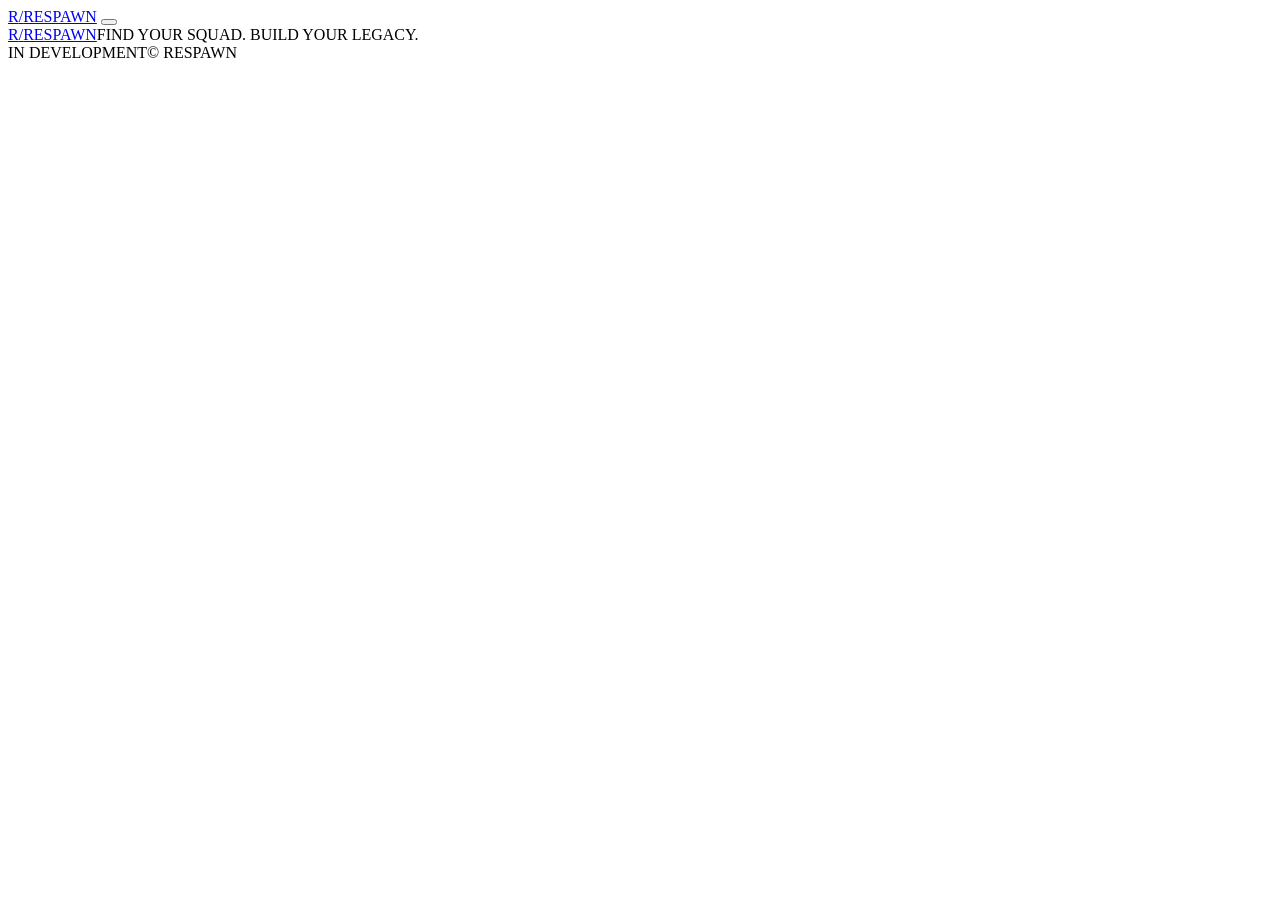
==== index.html @ 8e1209e0 "Add files via upload" ====
<!doctype html>
<html lang="en">
<head>
<meta charset="utf-8"><meta name="viewport" content="width=device-width,initial-scale=1"><meta name="theme-color" content="#09090d">
<meta name="description" content="RESPAWN — Find Your Squad. Build Your Legacy.">
<title>RESPAWN — Find Your Squad. Build Your Legacy.</title>
<link rel="preconnect" href="https://fonts.googleapis.com"><link rel="preconnect" href="https://fonts.gstatic.com" crossorigin>
<link href="https://fonts.googleapis.com/css2?family=Barlow+Condensed:wght@500;600;700;800;900&family=DM+Sans:wght@400;500;600;700&display=swap" rel="stylesheet">
<link rel="stylesheet" href="assets/css/styles.css"><script defer src="assets/js/main.js"></script>
</head>
<body data-page="home">
<div class="scroll-progress"></div>
<header class="site-header"><a class="brand" href="index.html"><span class="brand-mark">R<span>/</span></span><span>RESPAWN</span></a>
<button class="menu-toggle" aria-label="Toggle navigation" aria-expanded="false"><span></span><span></span></button><nav class="main-nav" aria-label="Main navigation"></nav></header>
<main id="app"></main>
<footer class="site-footer"><a class="brand" href="index.html"><span class="brand-mark">R<span>/</span></span><span>RESPAWN</span></a><span class="footer-tagline">FIND YOUR SQUAD. BUILD YOUR LEGACY.</span><div class="footer-right"><span>IN DEVELOPMENT</span><span>© <span class="year"></span> RESPAWN</span></div></footer>
<div class="modal-backdrop" hidden><section class="waitlist-modal" role="dialog" aria-modal="true" aria-labelledby="modal-title"><button class="modal-close" aria-label="Close">×</button><div class="eyebrow">EARLY ACCESS</div><h2 id="modal-title">YOUR NEXT<br><span class="text-gradient">CHAPTER STARTS SOON.</span></h2><p>RESPAWN is still in development. The official registration link will appear here when the waitlist is ready.</p><button class="button button-primary modal-ok">Got it <span>↗</span></button></section></div>
</body></html>
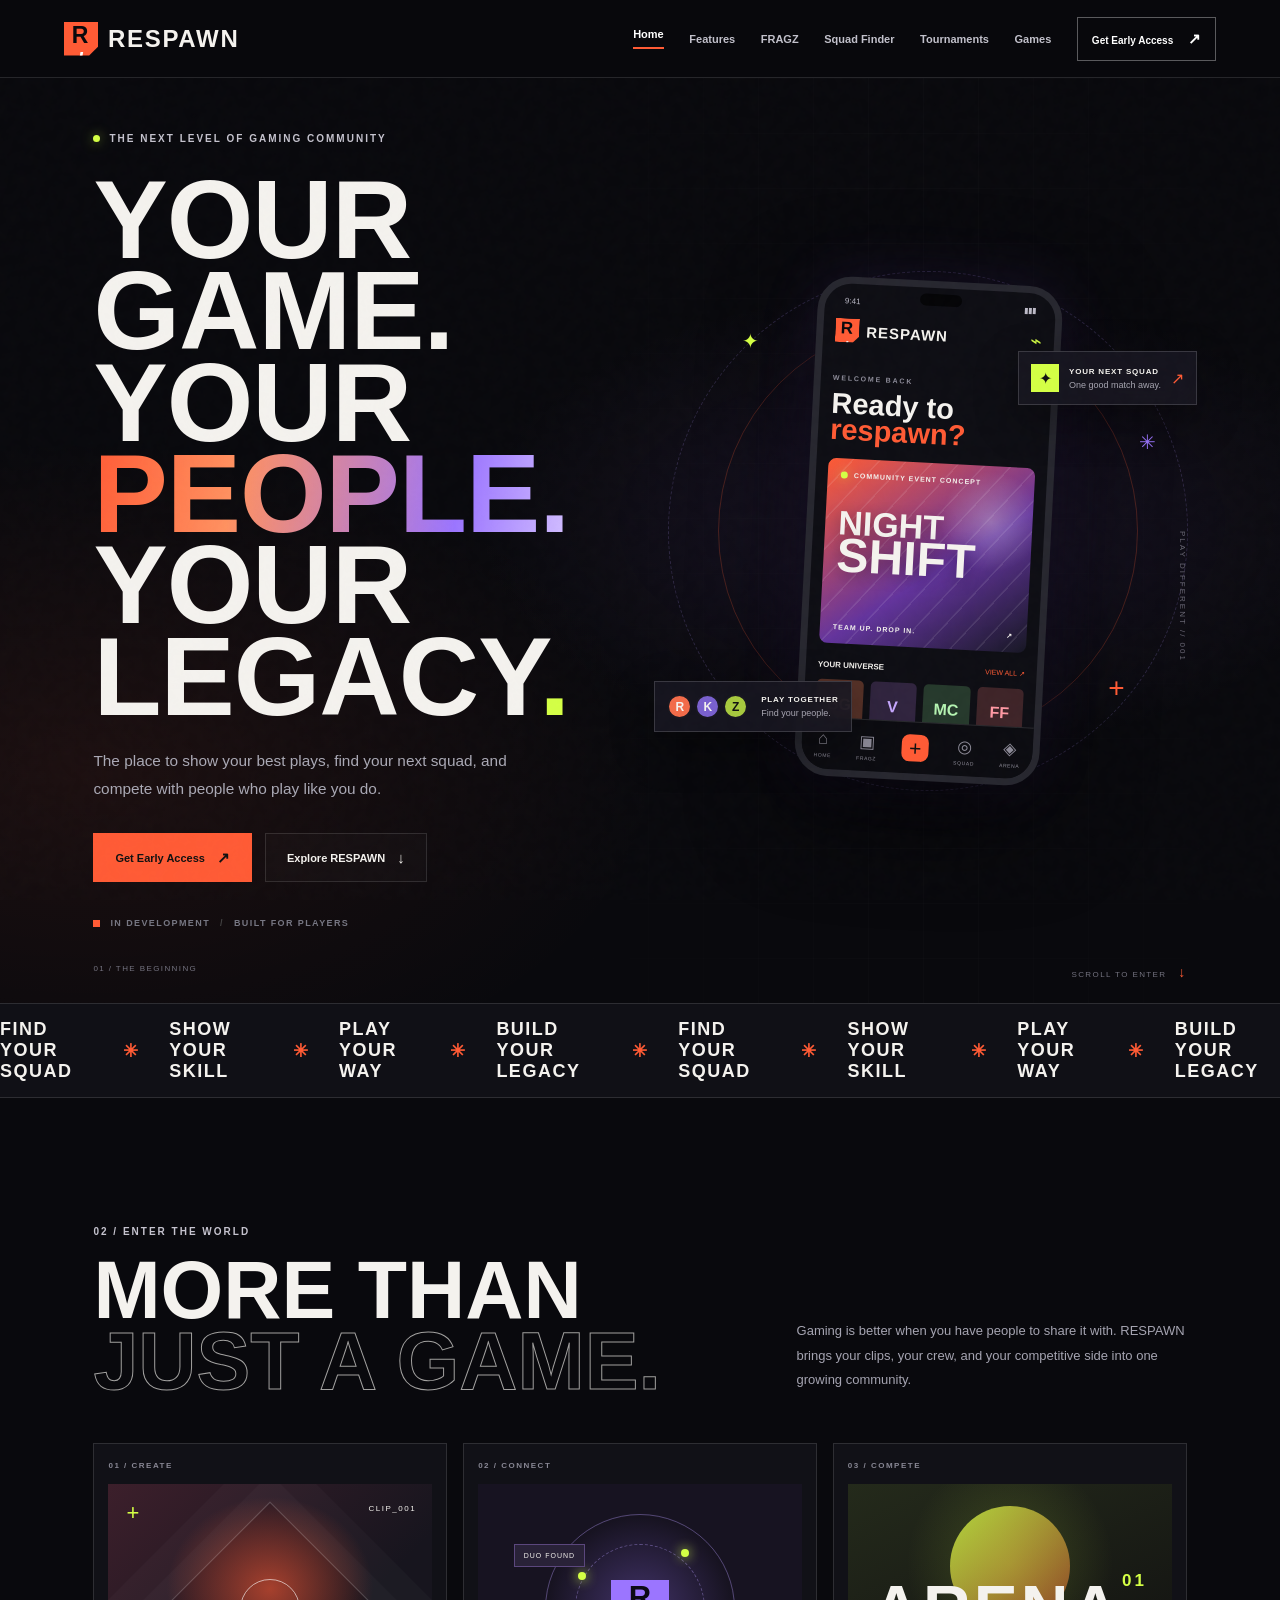
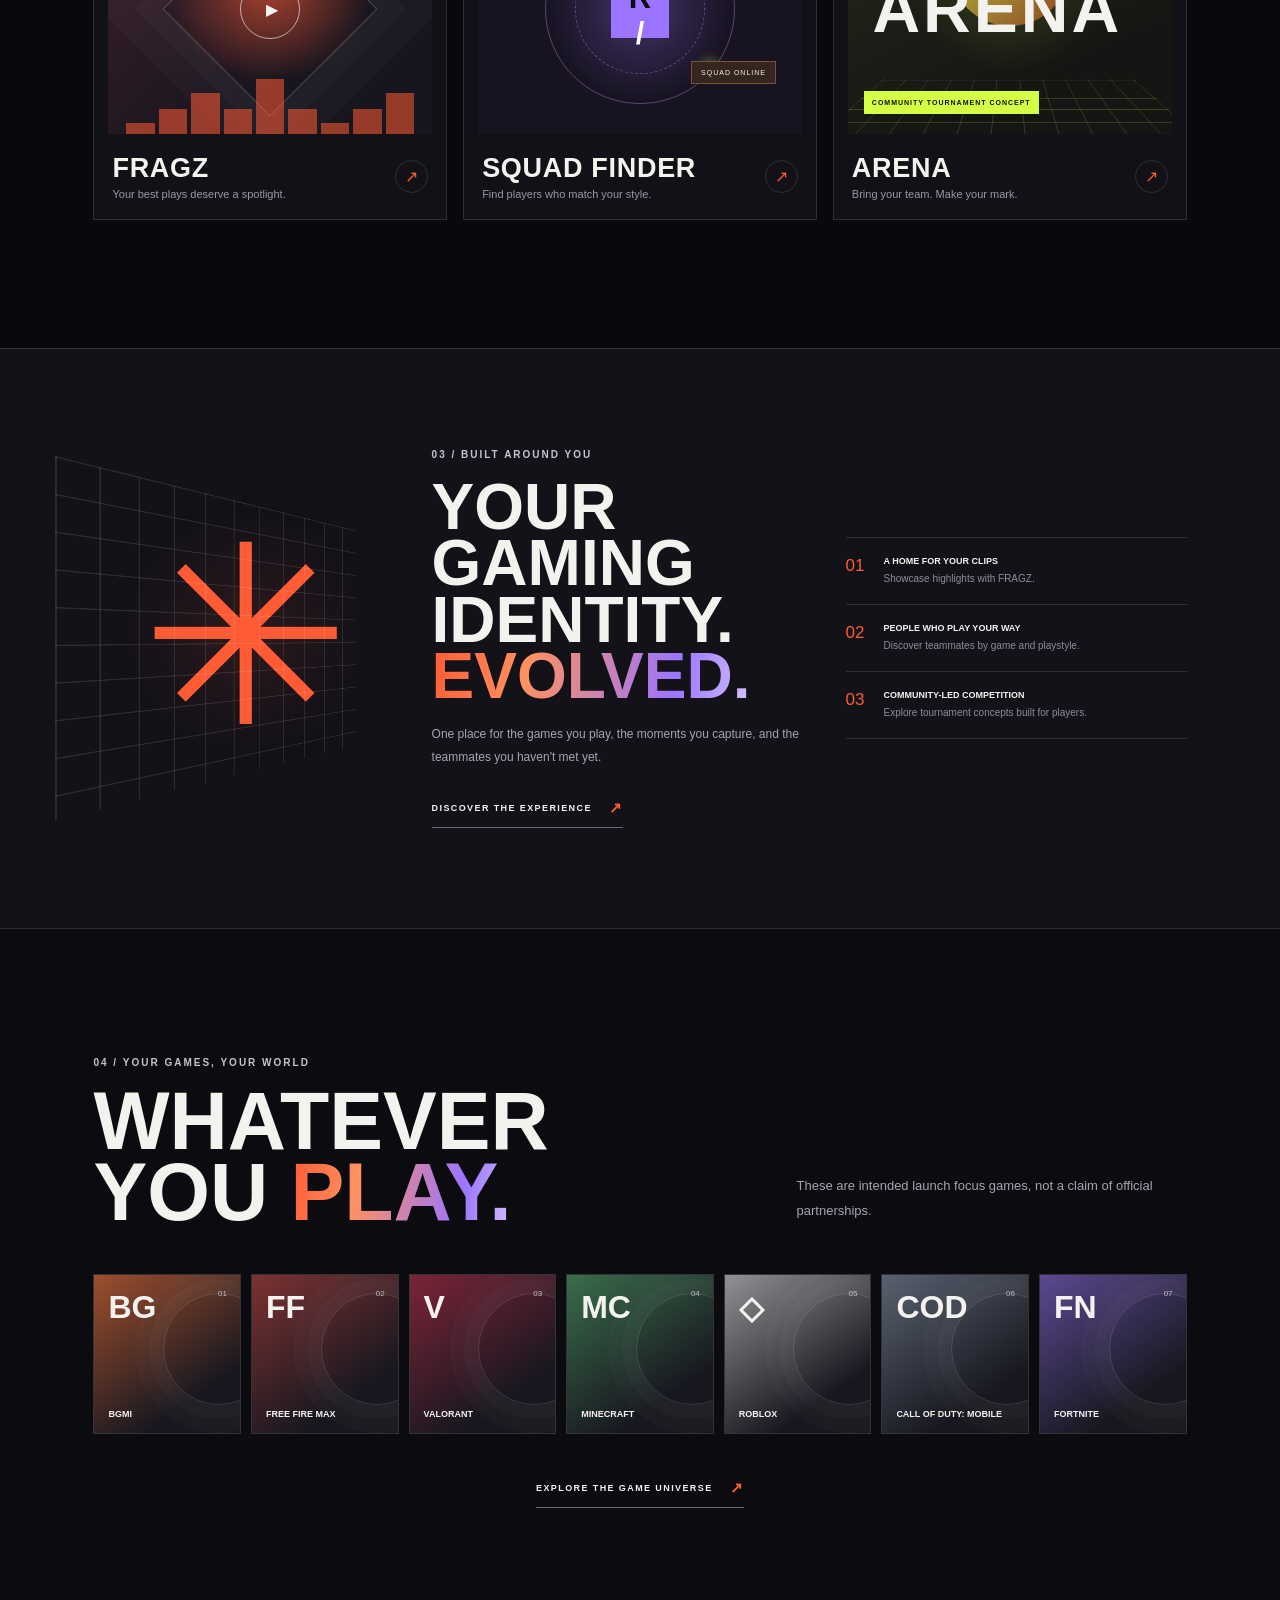
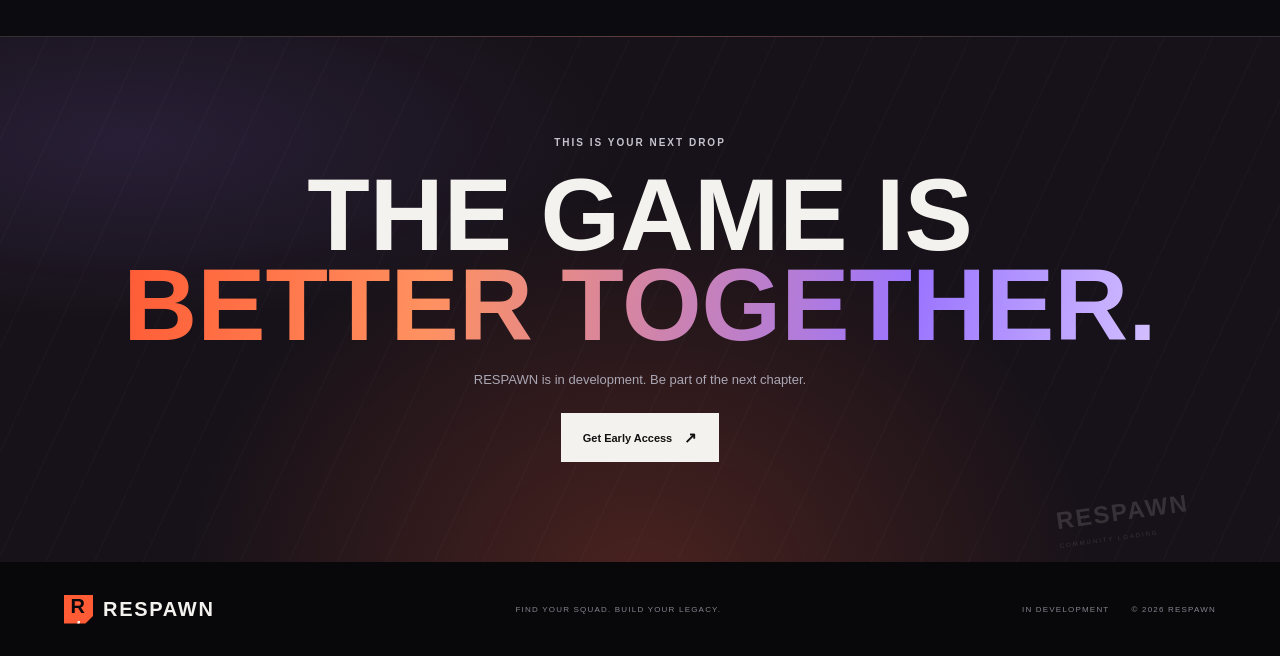
==== commit 7bd7367a: "Add files via upload" ====
--- a/index.html
+++ b/index.html
@@ -6,7 +6,7 @@
 <title>RESPAWN — Find Your Squad. Build Your Legacy.</title>
 <link rel="preconnect" href="https://fonts.googleapis.com"><link rel="preconnect" href="https://fonts.gstatic.com" crossorigin>
 <link href="https://fonts.googleapis.com/css2?family=Barlow+Condensed:wght@500;600;700;800;900&family=DM+Sans:wght@400;500;600;700&display=swap" rel="stylesheet">
-<link rel="stylesheet" href="assets/css/styles.css"><script defer src="assets/js/main.js"></script>
+<link rel="stylesheet" href="styles.css"><script defer src="main.js"></script>
 </head>
 <body data-page="home">
 <div class="scroll-progress"></div>
--- a/styles.css
+++ b/styles.css
@@ -0,0 +1,5 @@
+*{box-sizing:border-box} :root{--bg:#09090d;--panel:#13131a;--white:#f4f2ee;--muted:#9b9ba8;--line:rgba(255,255,255,.12);--orange:#ff5b35;--lime:#d4ff45;--purple:#9b75ff;--head:'Barlow Condensed',Impact,sans-serif;--body:'DM Sans',Arial,sans-serif}html{scroll-behavior:smooth;scroll-padding-top:90px}body{margin:0;background:var(--bg);color:var(--white);font-family:var(--body);overflow-x:hidden}body:before{content:"";position:fixed;inset:0;pointer-events:none;z-index:20;opacity:.035;background-image:url("data:image/svg+xml,%3Csvg xmlns='http://www.w3.org/2000/svg' viewBox='0 0 100 100'%3E%3Cfilter id='n'%3E%3CfeTurbulence type='fractalNoise' baseFrequency='.8' numOctaves='3'/%3E%3C/filter%3E%3Crect width='100%25' height='100%25' filter='url(%23n)' opacity='.5'/%3E%3C/svg%3E")}a{color:inherit;text-decoration:none}button{font:inherit;cursor:pointer}a:focus-visible,button:focus-visible{outline:2px solid var(--lime);outline-offset:4px}.scroll-progress{position:fixed;top:0;left:0;right:0;height:3px;z-index:100;background:linear-gradient(90deg,var(--orange),var(--purple),var(--lime));transform:scaleX(0);transform-origin:left}.site-header{height:78px;padding:0 clamp(20px,5vw,78px);display:flex;align-items:center;justify-content:space-between;border-bottom:1px solid var(--line);background:#09090ddd;backdrop-filter:blur(18px);position:sticky;top:0;z-index:50}.brand{display:flex;align-items:center;gap:10px;font:900 24px var(--head);letter-spacing:1.7px}.brand-mark{width:34px;height:34px;display:grid;place-items:center;background:var(--orange);color:#09090d;font:900 23px var(--head);clip-path:polygon(0 0,100% 0,100% 74%,74% 100%,0 100%)}.brand-mark span{color:white}.brand-mark.small{width:24px;height:24px;font-size:17px}.main-nav{display:flex;align-items:center;gap:clamp(13px,2vw,30px);font-size:11px;font-weight:700;color:#c2c1cb}.main-nav a{white-space:nowrap}.main-nav a:hover,.main-nav a.active{color:white}.main-nav a.active:after{content:"";display:block;height:2px;background:var(--orange);margin-top:7px}.nav-cta{background:transparent;border:1px solid #ffffff55;color:white;padding:12px 14px;font-size:10px;font-weight:700;white-space:nowrap}.nav-cta:hover{background:var(--lime);color:#09090d;border-color:var(--lime)}.nav-cta span,.button span{margin-left:12px;font-size:15px}.menu-toggle{display:none;background:none;border:0;padding:8px}.menu-toggle span{display:block;width:24px;height:2px;background:white;margin:6px}.section-shell{padding-left:clamp(20px,7.3vw,112px);padding-right:clamp(20px,7.3vw,112px)}.hero{min-height:calc(100svh - 78px);position:relative;display:grid;grid-template-columns:1.02fr .98fr;align-items:center;gap:3vw;padding-top:55px;padding-bottom:75px;overflow:hidden;background:radial-gradient(ellipse at 72% 48%,#60418f2e,transparent 34%),radial-gradient(ellipse at 7% 75%,#ff5b3514,transparent 34%)}.hero-gridline{position:absolute;inset:0 0 0 42%;opacity:.13;background-image:linear-gradient(#ffffff1e 1px,transparent 1px),linear-gradient(90deg,#ffffff1e 1px,transparent 1px);background-size:55px 55px;mask-image:linear-gradient(90deg,transparent,black 50%,transparent)}.hero-copy{position:relative;z-index:2;max-width:650px}.eyebrow{font-size:10px;font-weight:700;letter-spacing:2px;color:#c5c3ce;display:flex;align-items:center;gap:9px}.live-dot{width:7px;height:7px;border-radius:50%;display:inline-block;background:var(--lime);box-shadow:0 0 12px #d4ff4580;animation:pulse 2s infinite}.hero h1,.subpage-hero h1{font:900 clamp(64px,8.7vw,132px)/.82 var(--head);letter-spacing:-1px;margin:30px 0 25px}.text-gradient{background:linear-gradient(100deg,var(--orange),#ff9160 30%,var(--purple) 76%,#d4c1ff);color:transparent;background-clip:text;-webkit-background-clip:text}.accent-dot{color:var(--lime)}.hero-subtitle{font-size:clamp(14px,1.2vw,17px);line-height:1.8;color:#aaa9b5;max-width:460px}.hero-actions{display:flex;gap:13px;align-items:center;flex-wrap:wrap;margin-top:31px}.button{display:inline-flex;align-items:center;justify-content:center;min-height:49px;padding:0 21px;font-size:11px;font-weight:700;border:1px solid transparent;transition:transform .25s,background .25s}.button:hover{transform:translateY(-3px)}.button-primary{background:var(--orange);color:#111;border-color:var(--orange)}.button-quiet{background:#ffffff05;border-color:var(--line)}.button-light{background:var(--white);color:#111}.button-light:hover{background:var(--lime)}.hero-footnote{margin-top:36px;color:#777783;font-size:9px;font-weight:700;letter-spacing:1.4px;display:flex;align-items:center;gap:10px}.tiny-square{width:7px;height:7px;background:var(--orange)}.footnote-divider{color:#444}.hero-visual{position:relative;min-height:560px;display:flex;align-items:center;justify-content:center;isolation:isolate}.orbit{position:absolute;border:1px solid #b498ff30;border-radius:50%;aspect-ratio:1}.orbit-one{width:min(42vw,520px);border-style:dashed;animation:spin 35s linear infinite}.orbit-two{width:min(34vw,420px);border-color:#ff5b353d}.phone-mockup{width:245px;height:500px;position:relative;z-index:2;border:7px solid #27272f;border-radius:34px;background:#0e0e14;box-shadow:0 30px 100px #000b,0 0 60px #8f5dff22;padding:13px 12px;overflow:hidden;transform:rotate(3deg);animation:float 6s ease-in-out infinite}.phone-top{display:flex;justify-content:space-between;font-size:8px;color:#bcbac7;padding:0 8px 13px}.phone-camera{width:42px;height:12px;background:#050507;border-radius:20px;position:absolute;top:6px;left:calc(50% - 21px)}.phone-brand{display:flex;align-items:center;gap:7px;font:15px var(--head);letter-spacing:1px}.phone-bell{margin-left:auto;color:var(--lime);font-size:19px}.phone-welcome{margin-top:24px}.phone-welcome small{font-size:7px;color:#8d8c99;letter-spacing:1.8px;font-weight:700}.phone-welcome h3{font:600 29px/.88 var(--head);margin:7px 0 16px}.phone-welcome em{font-style:normal;color:var(--orange)}.phone-event-card{height:185px;border-radius:8px;position:relative;overflow:hidden;padding:13px;background:linear-gradient(145deg,#ff5b35,#63349d 57%,#171724)}.phone-event-card:before{content:"";position:absolute;inset:0;background:repeating-linear-gradient(130deg,transparent 0 18px,#ffffff18 19px 20px),radial-gradient(circle at 80% 30%,#ffffff47,transparent 24%)}.event-kicker,.event-title,.event-bottom{position:relative}.event-kicker{font-size:7px;font-weight:700;letter-spacing:1px;display:flex;gap:6px}.event-title{font:600 34px/.8 var(--head);margin-top:31px;text-shadow:0 4px 16px #0005}.event-title b{font-size:48px}.event-bottom{position:absolute;bottom:12px;left:13px;right:13px;display:flex;justify-content:space-between;font-size:7px;letter-spacing:1px;font-weight:700}.phone-section-head{display:flex;justify-content:space-between;margin:17px 0 10px;font-size:8px}.phone-section-head span{color:var(--orange);font-size:7px}.phone-game-row{display:flex;gap:7px}.game-tile{height:50px;flex:1;border-radius:5px;display:grid;place-items:center;font:900 16px var(--head)}.tile-orange{background:#563127;color:#ffb095}.tile-purple{background:#30243e;color:#c7a8ff}.tile-green{background:#26392c;color:#b5f4b2}.tile-red{background:#3e2428;color:#ff9aa5}.phone-bottom-nav{position:absolute;bottom:0;left:0;right:0;height:52px;border-top:1px solid var(--line);background:#0c0c11;display:flex;align-items:center;justify-content:space-around;color:#8d8b98;font-size:17px}.phone-bottom-nav span{display:flex;flex-direction:column;align-items:center;gap:3px}.phone-bottom-nav small{font-size:5px;letter-spacing:.6px}.phone-bottom-nav .nav-plus{background:var(--orange);color:#111;width:27px;height:27px;border-radius:8px;display:grid;place-items:center;font-size:21px}.floating-card{position:absolute;z-index:4;background:#181720e8;border:1px solid #ffffff26;backdrop-filter:blur(15px);display:flex;align-items:center;gap:10px;padding:12px;box-shadow:0 15px 45px #0005}.floating-card b,.floating-card small{display:block}.floating-card b{font-size:8px;letter-spacing:.8px}.floating-card small{font-size:9px;color:#a6a4b0;margin-top:4px}.floating-card-top{top:18%;right:-2%;animation:floatCard 7s ease-in-out infinite}.float-icon{width:28px;height:28px;background:var(--lime);color:#111;display:grid;place-items:center}.float-arrow{color:var(--orange)}.floating-card-bottom{bottom:14%;left:-3%;animation:floatCard 8s ease-in-out infinite reverse}.mini-avatar{width:25px;height:25px;border-radius:50%;display:grid;place-items:center;font:900 12px var(--head);border:2px solid #181720;margin-left:-7px}.mini-avatar:first-child{margin-left:0}.avatar-one{background:#f26b49}.avatar-two{background:#7960ce}.avatar-three{background:#a7c93e;color:#111}.players-copy{margin-left:3px}.hero-spark{position:absolute;z-index:3;color:var(--lime);font-size:20px}.spark-one{top:14%;left:14%}.spark-two{bottom:19%;right:12%;font-size:28px;color:var(--orange)}.spark-three{top:32%;right:6%;color:var(--purple)}.hero-side-label{position:absolute;right:0;top:50%;writing-mode:vertical-rl;letter-spacing:2px;font-size:8px;color:#696774}.hero-bottom-label{position:absolute;bottom:23px;left:clamp(20px,7.3vw,112px);right:clamp(20px,7.3vw,112px);display:flex;justify-content:space-between;font-size:8px;letter-spacing:1.4px;color:#73727f}.down-arrow{color:var(--orange);font-size:14px;margin-left:8px}.ticker{overflow:hidden;border-block:1px solid var(--line);background:#101016;padding:15px 0}.ticker-track{display:flex;align-items:center;justify-content:space-around;gap:30px;min-width:1000px;animation:ticker 28s linear infinite;font:800 18px var(--head);letter-spacing:1.5px}.ticker-track b{color:var(--orange)}.section{padding:clamp(75px,10vw,145px) clamp(20px,7.3vw,112px)}.section-head{display:flex;justify-content:space-between;align-items:flex-end;gap:35px;margin-bottom:46px}.section-head h2,.feature-band h2,.subpage-note h2,.final-cta h2{font:900 clamp(46px,6.3vw,88px)/.88 var(--head);margin:18px 0 0}.text-outline{color:transparent;-webkit-text-stroke:1px #f5f3eea6}.section-head>p{max-width:390px;color:#a5a4b1;font-size:13px;line-height:1.9;margin:0 0 4px}.world-cards{display:grid;grid-template-columns:repeat(3,1fr);gap:16px}.world-card{background:#111117;border:1px solid var(--line);padding:14px;transition:transform .35s,border-color .35s;overflow:hidden}.world-card:hover{transform:translateY(-7px);border-color:#ffffff59}.card-number{font-size:8px;letter-spacing:1.5px;color:#888794;font-weight:700}.world-card>.card-number{display:block;margin:3px 0 14px}.world-art{height:250px;position:relative;overflow:hidden;display:grid;place-items:center}.art-fragz{background:radial-gradient(ellipse at 50% 42%,#ff5b3599,transparent 45%),linear-gradient(135deg,#3c1f2b,#17151e 65%)}.art-fragz:before{content:"";position:absolute;width:150px;height:150px;border:1px solid #ffffff38;transform:rotate(45deg);box-shadow:0 0 0 20px #ffffff06,0 0 0 45px #ffffff06}.art-crosshair{position:absolute;top:16px;left:18px;color:var(--lime);font-size:22px}.art-label{position:absolute;right:16px;top:20px;font-size:8px;letter-spacing:1.5px}.art-play{width:60px;height:60px;border:1px solid #ffffff99;border-radius:50%;display:grid;place-items:center;padding-left:4px;z-index:2}.art-bars{position:absolute;bottom:0;left:0;right:0;height:55px;display:flex;align-items:flex-end;gap:4px;padding:0 18px;opacity:.55}.art-bars i{flex:1;background:var(--orange);height:20%}.art-bars i:nth-child(3n){height:75%}.art-bars i:nth-child(2n){height:45%}.art-bars i:nth-child(5n){height:100%}.art-squad{background:radial-gradient(circle,#9b75ff52,transparent 45%),#171321}.radar-ring{position:absolute;border:1px solid #b89eff61;border-radius:50%;aspect-ratio:1}.ring-a{width:190px}.ring-b{width:130px;border-style:dashed;animation:spin 25s linear infinite}.radar-core{width:58px;height:58px;background:var(--purple);display:grid;place-items:center;color:#0d0a14;font:900 31px var(--head);z-index:2}.radar-core span{color:white}.radar-dot{position:absolute;width:8px;height:8px;border-radius:50%;background:var(--lime);box-shadow:0 0 12px var(--lime)}.dot-a{top:35%;left:31%}.dot-b{bottom:26%;right:27%;background:var(--orange)}.dot-c{top:26%;right:35%}.radar-tag{position:absolute;font-size:7px;letter-spacing:1px;background:#292238;border:1px solid #5b477d;padding:7px 9px}.tag-a{top:24%;left:11%}.tag-b{bottom:20%;right:8%;background:#34261f;border-color:#79503c}.art-arena{background:radial-gradient(ellipse at 50% 32%,#d4ff452e,transparent 45%),linear-gradient(155deg,#242a1b,#151613 70%)}.arena-sun{position:absolute;width:120px;height:120px;border-radius:50%;background:linear-gradient(135deg,var(--lime),#ff5b3599);top:22px;opacity:.8}.arena-floor{position:absolute;bottom:-5px;left:-10%;right:-10%;height:105px;background:repeating-linear-gradient(90deg,#d4ff4529 0 1px,transparent 1px 35px),repeating-linear-gradient(0deg,#d4ff4533 0 1px,transparent 1px 20px);transform:perspective(90px) rotateX(28deg);transform-origin:bottom}.arena-word{position:relative;font:900 66px var(--head);letter-spacing:3px}.arena-word span{font-size:17px;color:var(--lime);vertical-align:top}.arena-chip{position:absolute;bottom:20px;left:16px;font-size:7px;letter-spacing:1px;background:var(--lime);color:#111;padding:8px;font-weight:900}.world-card-bottom{display:flex;align-items:center;justify-content:space-between;padding:19px 4px 5px}.world-card-bottom h3{font:700 27px var(--head);letter-spacing:.7px;margin:0 0 4px}.world-card-bottom p{color:#9998a4;font-size:11px;margin:0}.circle-arrow{width:33px;height:33px;flex-shrink:0;border:1px solid var(--line);border-radius:50%;display:grid;place-items:center;color:var(--orange)}.world-card:hover .circle-arrow{background:var(--orange);color:#111}.feature-band{display:grid;grid-template-columns:.8fr 1fr .9fr;gap:35px;align-items:center;padding:100px clamp(20px,7.3vw,112px);background:#131219;border-block:1px solid var(--line);overflow:hidden}.feature-band-art{position:relative;min-height:270px;display:grid;place-items:center}.band-grid{position:absolute;inset:0;background-image:linear-gradient(#ffffff1a 1px,transparent 1px),linear-gradient(90deg,#ffffff1a 1px,transparent 1px);background-size:28px 28px;transform:perspective(220px) rotateY(22deg)}.big-asterisk{font-size:clamp(130px,20vw,250px);line-height:1;color:var(--orange);position:relative;text-shadow:0 0 70px #ff5b3538;animation:spin 28s linear infinite}.feature-band h2{font-size:clamp(43px,5vw,70px);margin:19px 0}.feature-band-copy p{color:#a5a4b1;font-size:12px;line-height:1.9}.text-link{display:inline-flex;align-items:center;gap:17px;margin-top:18px;font-size:9px;letter-spacing:1.4px;font-weight:800;border-bottom:1px solid #6d6a78;padding-bottom:10px}.text-link span{font-size:15px;color:var(--orange)}.feature-points{border-top:1px solid var(--line)}.feature-points>div{display:grid;grid-template-columns:28px 1fr;gap:5px 10px;padding:18px 0;border-bottom:1px solid var(--line)}.feature-points>div>span{grid-row:span 2;font:17px var(--head);color:var(--orange)}.feature-points b{font-size:9px}.feature-points small{font-size:10px;color:#8d8c99;line-height:1.5}.games-preview{background:#0b0b10}.games-grid{display:grid;grid-template-columns:repeat(7,1fr);gap:10px}.game-card{height:160px;position:relative;overflow:hidden;padding:14px;display:flex;flex-direction:column;justify-content:space-between;border:1px solid var(--line);background:#17171f;transition:transform .3s,border-color .3s}.game-card:before{content:"";position:absolute;inset:0;opacity:.65;background:linear-gradient(145deg,var(--game-accent),transparent 75%)}.game-card:after{content:"";position:absolute;width:110px;height:110px;border:1px solid #ffffff24;border-radius:50%;right:-35px;top:18px;box-shadow:0 0 0 14px #ffffff06,0 0 0 28px #ffffff05}.game-card:hover{transform:translateY(-5px);border-color:#ffffff6b}.game-symbol,.game-name,.game-index{position:relative;z-index:1}.game-symbol{font:900 32px var(--head)}.game-name{font-size:9px;font-weight:800}.game-index{position:absolute;top:14px;right:13px;font-size:8px;color:#c2c0cb}.game-bgmi{--game-accent:#e66c35}.game-ff{--game-accent:#b3413d}.game-val{--game-accent:#b12b45}.game-mc{--game-accent:#4d9b63}.game-roblox{--game-accent:#d4d4d4}.game-cod{--game-accent:#7c8a9c}.game-fortnite{--game-accent:#8064cf}.center-link{text-align:center;margin-top:27px}.final-cta{position:relative;overflow:hidden;min-height:440px;padding:100px 20px;text-align:center;background:radial-gradient(ellipse at 50% 105%,#ff5b3538,transparent 50%),radial-gradient(ellipse at 10% 20%,#9b75ff21,transparent 30%),#171219;border-top:1px solid var(--line)}.final-cta:before{content:"";position:absolute;inset:0;opacity:.12;background:repeating-linear-gradient(115deg,transparent 0 42px,#ffffff26 43px 44px)}.final-cta>*{position:relative;z-index:1}.final-cta .eyebrow{justify-content:center}.final-cta h2{font-size:clamp(55px,8vw,106px);margin:22px 0}.final-cta p{font-size:13px;color:#aaa7b4;margin:0 0 26px}.cta-stamp{position:absolute;bottom:22px;right:clamp(20px,7vw,100px);font:900 24px/.8 var(--head);letter-spacing:2px;color:#ffffff22;transform:rotate(-8deg);text-align:left}.cta-stamp span{font:6px var(--body)}.site-footer{min-height:94px;padding:23px clamp(20px,5vw,78px);display:flex;align-items:center;justify-content:space-between;gap:25px;background:#08080b}.site-footer .brand{font-size:20px}.site-footer .brand-mark{width:29px;height:29px;font-size:20px}.footer-tagline,.footer-right{font-size:8px;letter-spacing:1.2px;color:#85838e}.footer-right{display:flex;gap:22px}.subpage-hero{min-height:570px;position:relative;display:grid;grid-template-columns:1.1fr .9fr;align-items:center;gap:30px;padding-top:70px;padding-bottom:80px;overflow:hidden;background:radial-gradient(ellipse at 76% 45%,#9b75ff30,transparent 36%),radial-gradient(ellipse at 5% 90%,#ff5b3518,transparent 34%)}.subpage-hero-content{position:relative;z-index:2}.subpage-hero h1{font-size:clamp(58px,8vw,108px);margin:26px 0}.subpage-hero-content>p{max-width:500px;color:#aaa9b5;font-size:14px;line-height:1.9}.subpage-visual{position:relative;min-height:340px;display:grid;place-items:center;border:1px solid var(--line);background:linear-gradient(145deg,#191820,#0c0c11);overflow:hidden}.subpage-visual-grid{position:absolute;inset:-20%;background-image:linear-gradient(#ffffff1c 1px,transparent 1px),linear-gradient(90deg,#ffffff1c 1px,transparent 1px);background-size:32px 32px;transform:perspective(250px) rotateY(-18deg)}.subpage-stamp{position:relative;z-index:2;width:190px;height:220px;border:1px solid #ffffff59;display:flex;flex-direction:column;align-items:center;justify-content:center;gap:15px;background:#0c0c1199;transform:rotate(-7deg);box-shadow:20px 25px 0 #ff5b351f}.subpage-stamp>span{font:900 86px/.8 var(--head);color:var(--orange)}.subpage-stamp>span span{color:white}.subpage-stamp b{font:25px var(--head);letter-spacing:1.4px}.subpage-stamp small{font-size:7px;letter-spacing:1.4px;color:#999}.subpage-number{position:absolute;right:20px;bottom:20px;font:33px var(--head);color:var(--orange)}.subpage-number span{font:9px var(--body);color:#8a8895}.subpage-orb{position:absolute;border-radius:50%}.orb-a{width:140px;height:140px;right:15%;top:15%;background:#9b75ff1f;box-shadow:0 0 70px #9b75ff33}.orb-b{width:100px;height:100px;right:28%;bottom:15%;background:#ff5b351a}.subpage-content{background:#0c0c11}.info-grid{display:grid;grid-template-columns:repeat(3,1fr);gap:13px}.info-card{position:relative;min-height:220px;padding:23px;background:#13131a;border:1px solid var(--line);overflow:hidden;transition:transform .3s,border-color .3s}.info-card:hover{transform:translateY(-5px);border-color:#ffffff59}.info-card:before{content:"";position:absolute;width:100px;height:100px;right:-50px;top:-50px;border:1px solid #ffffff17;border-radius:50%;box-shadow:0 0 0 15px #ffffff04,0 0 0 30px #ffffff04}.info-card-top{display:flex;align-items:center;justify-content:space-between;margin-bottom:29px}.info-icon{width:35px;height:35px;display:grid;place-items:center;background:#26212c;color:var(--lime);font-size:18px}.info-card h3{font:700 27px var(--head);letter-spacing:.7px;margin:0 0 9px}.info-card p{font-size:11px;color:#9b99a7;line-height:1.8;max-width:300px;margin:0}.info-card-line{position:absolute;bottom:0;left:0;height:3px;width:0;background:linear-gradient(90deg,var(--orange),var(--purple));transition:width .4s}.info-card:hover .info-card-line{width:100%}.game-info-card .info-card-top{margin-bottom:20px}.mini-symbol{display:grid;place-items:center;width:42px;height:42px;background:#29222f;color:var(--orange);font-size:22px}.subpage-note{padding:80px clamp(20px,7.3vw,112px);background:#15131b;border-top:1px solid var(--line)}.subpage-note h2{font-size:clamp(46px,6vw,78px);margin:22px 0}.subpage-note p{max-width:650px;font-size:13px;line-height:1.9;color:#a5a3b0}.compact-cta{min-height:370px;padding:75px 20px}.modal-backdrop[hidden]{display:none}.modal-backdrop{position:fixed;inset:0;z-index:200;display:grid;place-items:center;padding:20px;background:#000b;backdrop-filter:blur(10px)}.waitlist-modal{position:relative;width:min(100%,500px);padding:clamp(27px,5vw,48px);background:#15141d;border:1px solid #ffffff33;box-shadow:0 25px 100px #0008;animation:modalIn .25s ease-out}.modal-close{position:absolute;right:17px;top:12px;background:transparent;border:0;color:#aaa;font-size:27px}.waitlist-modal h2{font:900 clamp(38px,6vw,55px)/.9 var(--head);margin:20px 0}.waitlist-modal p{font-size:12px;line-height:1.8;color:#aaa8b4;margin-bottom:25px}.reveal{opacity:0;transform:translateY(22px);transition:opacity .75s ease,transform .75s cubic-bezier(.2,.7,.2,1)}.reveal.is-visible{opacity:1;transform:translateY(0)}.reveal-delay{transition-delay:.12s}.reveal-delay-2{transition-delay:.24s}@keyframes pulse{50%{opacity:.5;box-shadow:0 0 3px #d4ff4540}}@keyframes spin{to{transform:rotate(360deg)}}@keyframes float{50%{transform:translateY(-13px) rotate(1deg)}}@keyframes floatCard{50%{transform:translateY(-9px)}}@keyframes ticker{to{transform:translateX(-50%)}}@keyframes modalIn{from{opacity:0;transform:translateY(10px) scale(.98)}to{opacity:1;transform:translateY(0) scale(1)}}
+@media(max-width:1100px){.main-nav{gap:13px}.main-nav a{font-size:10px}.hero{grid-template-columns:1fr .9fr}.hero-visual{transform:scale(.9);margin:0 -25px}.games-grid{grid-template-columns:repeat(4,1fr)}.feature-band{grid-template-columns:.65fr 1fr}.feature-points{grid-column:2}.feature-band-art{grid-row:span 2}.world-art{height:210px}}
+@media(max-width:780px){.site-header{height:70px;padding:0 20px}.brand{font-size:22px}.menu-toggle{display:block;z-index:60}.main-nav{display:none;position:absolute;top:69px;left:0;right:0;padding:20px;background:#09090dfc;border-bottom:1px solid var(--line);flex-direction:column;align-items:stretch;gap:0}.main-nav.is-open{display:flex}.main-nav a{padding:13px 4px;border-bottom:1px solid #ffffff0d;font-size:13px}.main-nav a.active:after{display:none}.nav-cta{margin-top:15px;padding:14px;text-align:left}.hero{grid-template-columns:1fr;padding-top:60px;padding-bottom:75px;gap:0;min-height:auto}.hero h1{font-size:clamp(64px,14vw,100px);margin-top:24px}.hero-visual{min-height:500px;transform:none;margin:15px 0 -10px}.phone-mockup{transform:scale(.91) rotate(3deg)}.orbit-one{width:min(88vw,470px)}.orbit-two{width:min(72vw,390px)}.floating-card-top{right:0;top:14%}.floating-card-bottom{left:0;bottom:12%}.hero-bottom-label{bottom:19px;font-size:7px}.section{padding-top:78px;padding-bottom:78px}.section-head{align-items:flex-start;flex-direction:column;gap:22px;margin-bottom:32px}.section-head h2{font-size:clamp(52px,11vw,76px)}.world-cards{grid-template-columns:1fr;gap:13px}.world-card{padding:12px}.world-art{height:260px}.feature-band{grid-template-columns:1fr;padding-top:75px;padding-bottom:75px;gap:25px}.feature-band-art{min-height:160px;grid-row:auto}.big-asterisk{font-size:170px}.feature-band-copy h2{font-size:clamp(47px,10vw,68px)}.feature-points{grid-column:auto}.games-grid{grid-template-columns:repeat(2,1fr)}.game-card{height:145px}.game-card:last-child{grid-column:span 2}.final-cta{padding:85px 20px 100px}.site-footer{flex-wrap:wrap;gap:15px}.footer-tagline{order:3;width:100%;text-align:center}.footer-right{margin-left:auto;flex-direction:column;gap:6px;text-align:right}.subpage-hero{grid-template-columns:1fr;padding-top:60px;padding-bottom:70px;gap:20px}.subpage-hero h1{font-size:clamp(60px,13vw,92px)}.subpage-visual{min-height:270px}.subpage-stamp{width:155px;height:180px}.subpage-stamp>span{font-size:65px}.info-grid{grid-template-columns:repeat(2,1fr)}.info-card{padding:18px;min-height:215px}.info-card h3{font-size:23px}.subpage-note{padding-top:70px;padding-bottom:70px}}
+@media(max-width:480px){.hero h1{font-size:62px}.hero-actions .button{flex:1;padding:0 12px;font-size:10px}.hero-visual{min-height:445px;margin-top:10px}.phone-mockup{transform:scale(.82) rotate(3deg)}.floating-card{padding:9px;gap:7px}.floating-card b{font-size:7px}.floating-card small{font-size:8px}.floating-card-top{right:-5px}.floating-card-bottom{left:-5px}.mini-avatar{width:21px;height:21px;font-size:10px}.hero-bottom-label{font-size:6px;letter-spacing:.7px}.world-art{height:225px}.world-card-bottom h3{font-size:25px}.games-grid{gap:7px}.game-card{height:130px;padding:11px}.game-symbol{font-size:27px}.game-name{font-size:8px}.info-grid{grid-template-columns:1fr}.info-card{min-height:185px}.info-card-top{margin-bottom:20px}.subpage-hero h1{font-size:58px}.subpage-hero-content>p{font-size:12px}.subpage-hero .hero-actions .button{flex:initial}.footer-right{font-size:7px}}
+@media(prefers-reduced-motion:reduce){*,*::before,*::after{animation-duration:.01ms!important;animation-iteration-count:1!important;scroll-behavior:auto!important;transition-duration:.01ms!important}.reveal{opacity:1;transform:none}}
